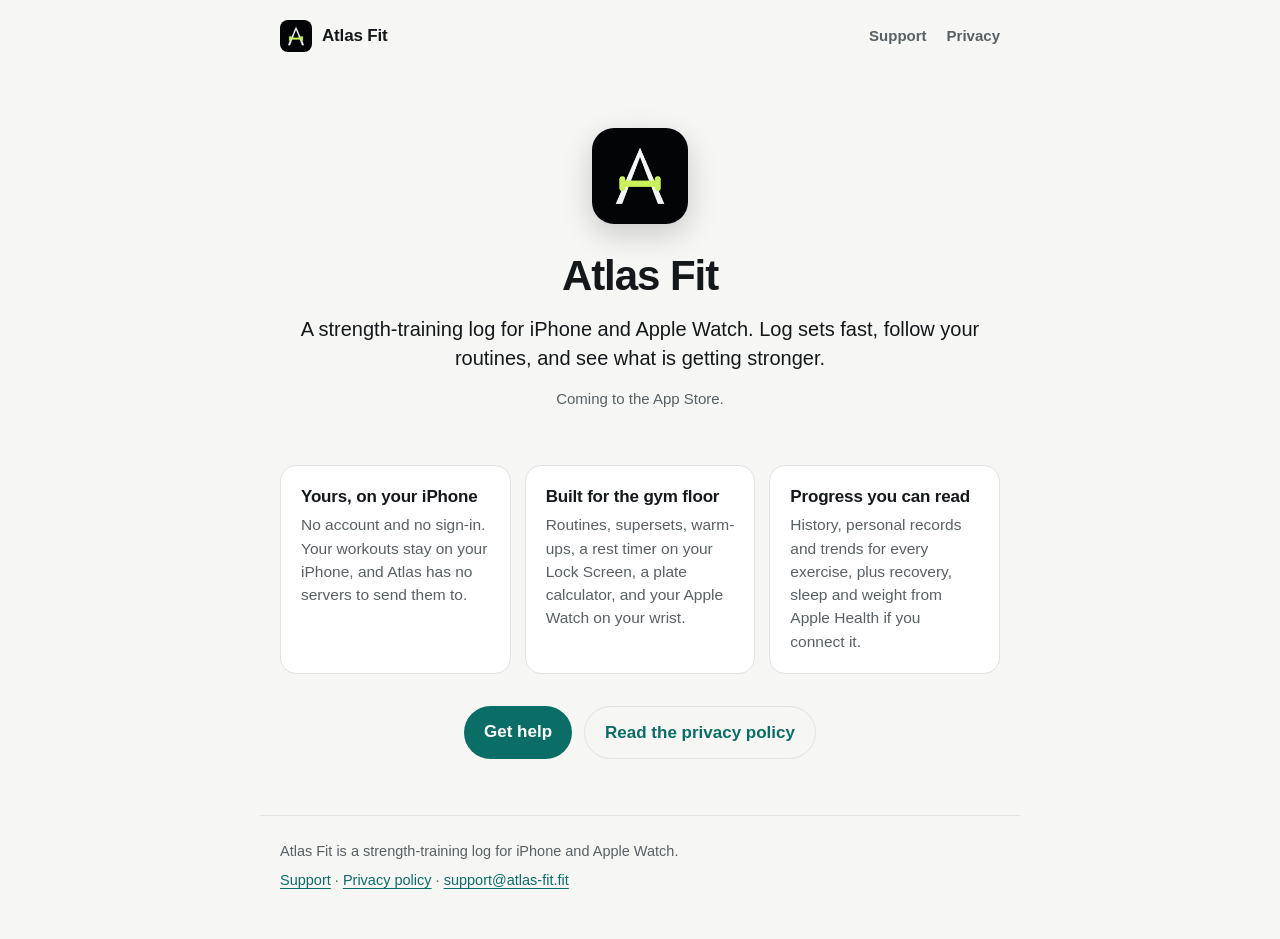
==== index.html @ 007cbca9 "feat: Atlas Fit site with home, support and privacy pages Co-Authored-By: Claude Fable 5.2 <noreply@" ====
<!doctype html>
<html lang="en">
<head>
<meta charset="utf-8">
<meta name="viewport" content="width=device-width, initial-scale=1">
<title>Atlas Fit: strength-training log for iPhone and Apple Watch</title>
<meta name="description" content="Atlas Fit is a private strength-training log for iPhone and Apple Watch. No account, no servers.">
<link rel="canonical" href="https://atlas-fit.fit/">
<link rel="icon" href="/icon-180.png">
<link rel="apple-touch-icon" href="/icon-180.png">
<link rel="stylesheet" href="/styles.css">
</head>
<body>
<header class="site">
  <a class="brand" href="/"><img src="/icon-180.png" alt="" width="32" height="32"><span>Atlas Fit</span></a>
  <nav><a href="/support/">Support</a><a href="/privacy/">Privacy</a></nav>
</header>
<main>
<section class="hero">
  <img src="/icon-180.png" alt="Atlas Fit app icon" width="96" height="96">
  <h1>Atlas Fit</h1>
  <p class="lede">A strength-training log for iPhone and Apple Watch. Log sets fast, follow your routines, and see what is getting stronger.</p>
  <p class="note">Coming to the App Store.</p>
</section>
<section class="points">
  <div><h2>Yours, on your iPhone</h2><p>No account and no sign-in. Your workouts stay on your iPhone, and Atlas has no servers to send them to.</p></div>
  <div><h2>Built for the gym floor</h2><p>Routines, supersets, warm-ups, a rest timer on your Lock Screen, a plate calculator, and your Apple Watch on your wrist.</p></div>
  <div><h2>Progress you can read</h2><p>History, personal records and trends for every exercise, plus recovery, sleep and weight from Apple Health if you connect it.</p></div>
</section>
<section class="links">
  <a class="button" href="/support/">Get help</a>
  <a class="button quiet" href="/privacy/">Read the privacy policy</a>
</section>

</main>
<footer class="site">
  <p>Atlas Fit is a strength-training log for iPhone and Apple Watch.</p>
  <p><a href="/support/">Support</a> · <a href="/privacy/">Privacy policy</a> · <a href="mailto:support@atlas-fit.fit">support@atlas-fit.fit</a></p>
</footer>
</body>
</html>
---- styles.css ----
:root {
  --bg: #f6f7f5;
  --surface: #ffffff;
  --text: #14181a;
  --muted: #586064;
  --line: #dfe3e1;
  --accent: #0b6e66;
  --on-accent: #ffffff;
}
@media (prefers-color-scheme: dark) {
  :root {
    --bg: #0e1112;
    --surface: #171b1d;
    --text: #eef1f0;
    --muted: #a3acab;
    --line: #2a3033;
    --accent: #5fd3c6;
    --on-accent: #06211e;
  }
}

* { box-sizing: border-box; }
html { -webkit-text-size-adjust: 100%; }
body {
  margin: 0;
  background: var(--bg);
  color: var(--text);
  font: 17px/1.6 -apple-system, BlinkMacSystemFont, "SF Pro Text", "Segoe UI", Roboto, Helvetica, Arial, sans-serif;
}
a { color: var(--accent); text-underline-offset: 3px; }
a:focus-visible, summary:focus-visible { outline: 2px solid var(--accent); outline-offset: 3px; border-radius: 4px; }

header.site, main, footer.site { max-width: 760px; margin: 0 auto; padding: 0 20px; }
header.site { display: flex; align-items: center; justify-content: space-between; gap: 16px; padding-top: 20px; padding-bottom: 20px; }
.brand { display: flex; align-items: center; gap: 10px; color: var(--text); text-decoration: none; font-weight: 700; letter-spacing: -0.01em; }
.brand img { border-radius: 8px; }
header.site nav { display: flex; gap: 20px; }
header.site nav a { color: var(--muted); text-decoration: none; font-weight: 600; font-size: 15px; }
header.site nav a:hover, header.site nav a[aria-current="page"] { color: var(--text); }

main { padding-top: 24px; padding-bottom: 56px; }
h1 { font-size: clamp(30px, 6vw, 42px); line-height: 1.12; letter-spacing: -0.025em; margin: 0 0 16px; text-wrap: balance; }
h2 { font-size: 21px; line-height: 1.25; letter-spacing: -0.01em; margin: 40px 0 10px; }
p { margin: 0 0 14px; }
.lede { font-size: 20px; line-height: 1.45; color: var(--text); }
.meta, .note { color: var(--muted); font-size: 15px; }

.hero { text-align: center; padding: 32px 0 8px; }
.hero img { border-radius: 22px; box-shadow: 0 10px 30px rgba(0, 0, 0, 0.18); margin-bottom: 20px; }
.hero .lede { max-width: 34em; margin-left: auto; margin-right: auto; }
.points { display: grid; grid-template-columns: repeat(auto-fit, minmax(210px, 1fr)); gap: 14px; margin: 32px 0; }
.points > div { background: var(--surface); border: 1px solid var(--line); border-radius: 16px; padding: 20px; }
.points h2 { font-size: 17px; margin: 0 0 6px; }
.points p { margin: 0; color: var(--muted); font-size: 15.5px; line-height: 1.5; }
.links { display: flex; flex-wrap: wrap; gap: 12px; justify-content: center; }
.button { display: inline-block; padding: 12px 20px; border-radius: 999px; background: var(--accent); color: var(--on-accent); font-weight: 700; text-decoration: none; }
.button.quiet { background: transparent; color: var(--accent); border: 1px solid var(--line); }

.doc ul { padding-left: 22px; margin: 0 0 14px; }
.doc li { margin-bottom: 6px; }
.doc details { background: var(--surface); border: 1px solid var(--line); border-radius: 12px; padding: 0 16px; margin-bottom: 8px; }
.doc summary { cursor: pointer; font-weight: 600; padding: 14px 0; list-style-position: outside; }
.doc details[open] summary { border-bottom: 1px solid var(--line); margin-bottom: 12px; }
.doc details p { color: var(--muted); }
.doc details p:last-child { margin-bottom: 16px; }

footer.site { border-top: 1px solid var(--line); padding-top: 24px; padding-bottom: 40px; color: var(--muted); font-size: 14.5px; }
footer.site p { margin: 0 0 6px; }
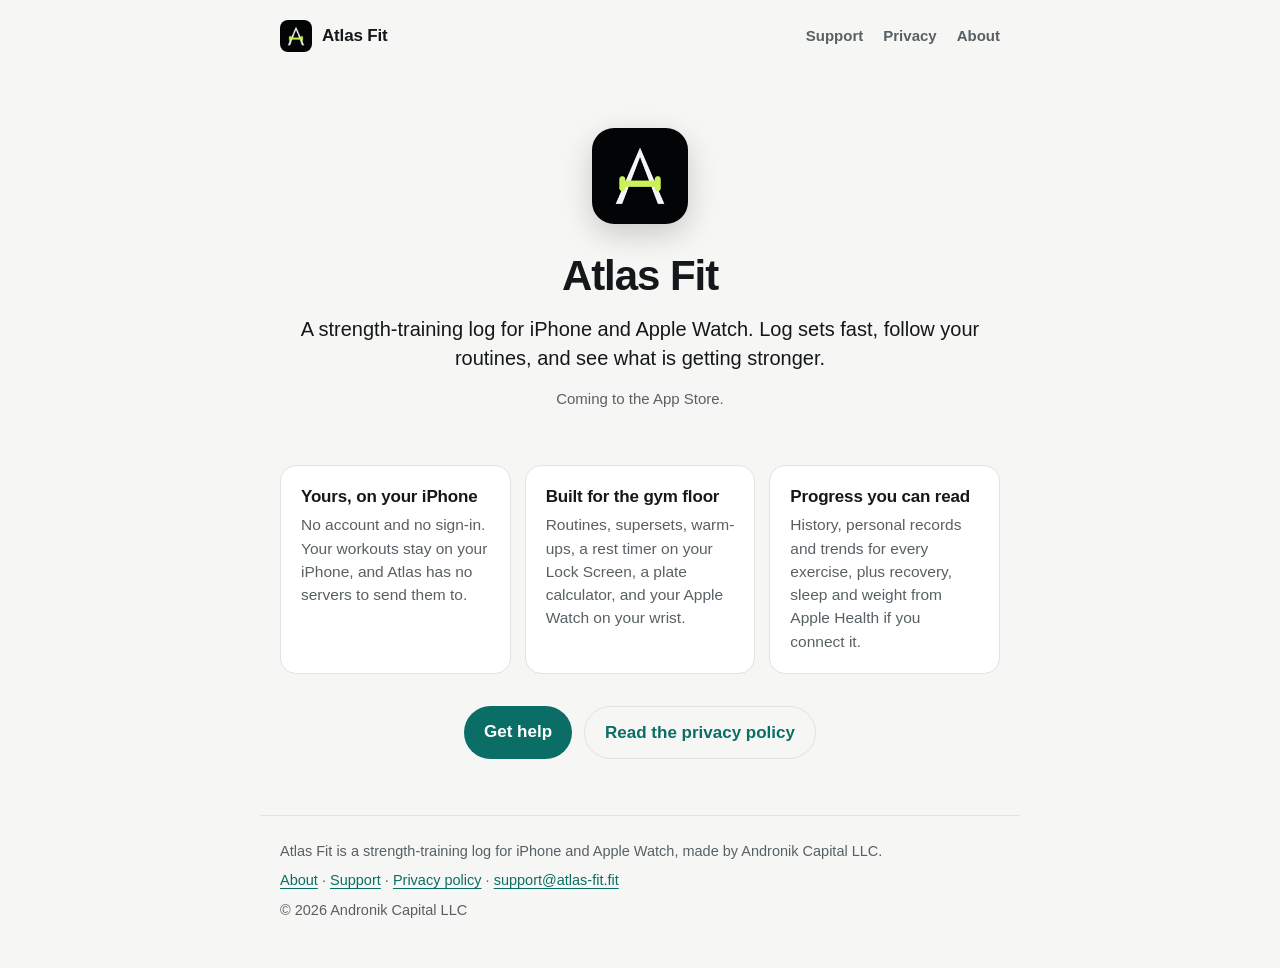
==== commit f3a7ec12: "feat: add an About page and name Andronik Capital LLC as the publisher Apple's organization enrollme" ====
--- a/index.html
+++ b/index.html
@@ -13,7 +13,7 @@
 <body>
 <header class="site">
   <a class="brand" href="/"><img src="/icon-180.png" alt="" width="32" height="32"><span>Atlas Fit</span></a>
-  <nav><a href="/support/">Support</a><a href="/privacy/">Privacy</a></nav>
+  <nav><a href="/support/">Support</a><a href="/privacy/">Privacy</a><a href="/about/">About</a></nav>
 </header>
 <main>
 <section class="hero">
@@ -34,8 +34,9 @@
 
 </main>
 <footer class="site">
-  <p>Atlas Fit is a strength-training log for iPhone and Apple Watch.</p>
-  <p><a href="/support/">Support</a> · <a href="/privacy/">Privacy policy</a> · <a href="mailto:support@atlas-fit.fit">support@atlas-fit.fit</a></p>
+  <p>Atlas Fit is a strength-training log for iPhone and Apple Watch, made by Andronik Capital LLC.</p>
+  <p><a href="/about/">About</a> · <a href="/support/">Support</a> · <a href="/privacy/">Privacy policy</a> · <a href="mailto:support@atlas-fit.fit">support@atlas-fit.fit</a></p>
+  <p>© 2026 Andronik Capital LLC</p>
 </footer>
 </body>
 </html>
